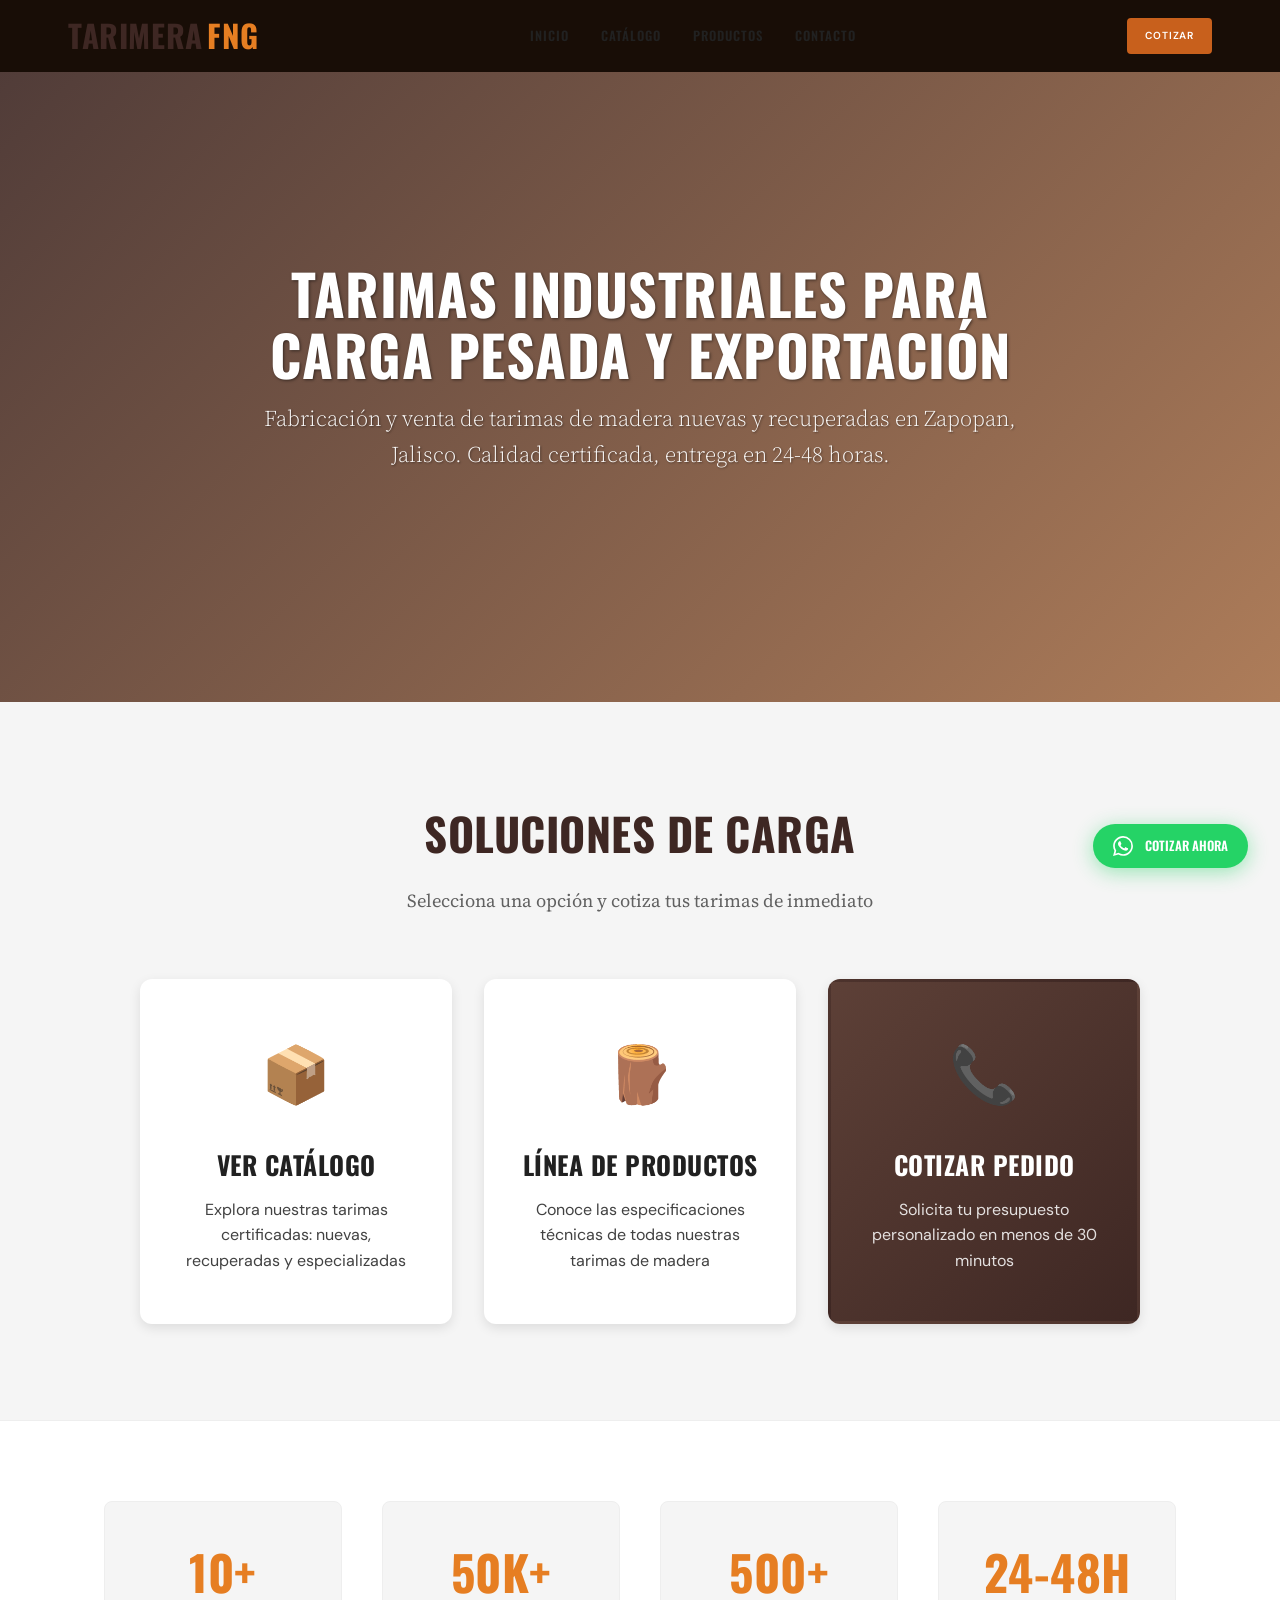
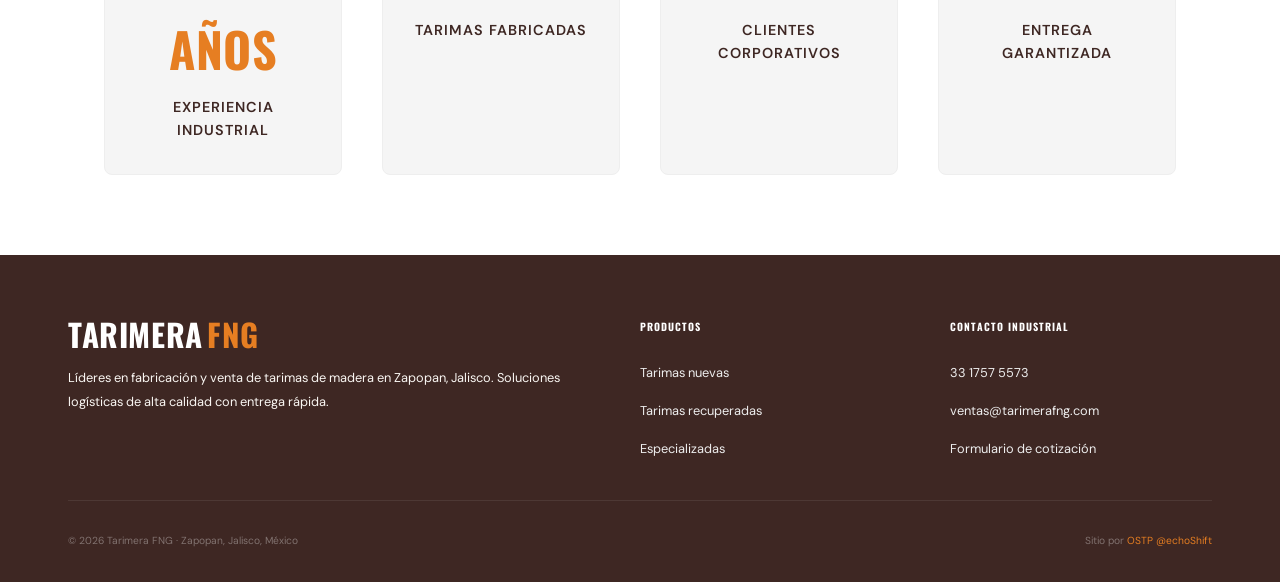
==== index.html @ 9768d84f "tarimas FNG Servicio de Compra Venta de Tarimas de Madera nuevas y Reconstruidas" ====
<!DOCTYPE html>
<html lang="es">
<head>
    <meta charset="UTF-8">
    <meta name="viewport" content="width=device-width, initial-scale=1.0">
    <meta http-equiv="X-UA-Compatible" content="IE=edge">
    <title>Tarimera FNG · Tarimas de Calidad Industrial en Zapopan, Jalisco</title>
    <meta name="description" content="Fabricación y venta de tarimas de madera nuevas y recuperadas en Zapopan. Entrega en 24-48h. Calidad industrial para exportación. Cotiza ahora.">
    <meta name="robots" content="index, follow">
    <meta name="author" content="Tarimera FNG">
    <meta property="og:type"        content="website">
    <meta property="og:locale"      content="es_MX">
    <meta property="og:site_name"   content="Tarimera FNG">
    <meta property="og:title"       content="Tarimera FNG · Tarimas de Calidad Industrial en Zapopan">
    <meta property="og:description" content="Fabricación y venta de tarimas de madera nuevas y recuperadas en Zapopan, Jalisco. Soluciones industriales.">
    <meta property="og:image"       content="tarima-fng-marca.jpg">
    <meta name="twitter:card"       content="summary_large_image">
    <link rel="icon" type="image/png" href="src/img/favicon.png">
    <link rel="preconnect" href="https://fonts.googleapis.com">
    <link rel="preconnect" href="https://fonts.gstatic.com" crossorigin>
    <link href="https://fonts.googleapis.com/css2?family=Oswald:wght@400;600;700&family=Source+Serif+4:ital,opsz,wght@0,8..60,300;0,8..60,400;0,8..60,600&family=DM+Sans:opsz,wght@9..40,400;9..40,500;9..40,600&display=swap" rel="stylesheet">
    <link rel="stylesheet" href="src/ds/tarimera-ds.css">
    <style>
        :root {
            /* Palette updated for a more industrial and wood-focused feel */
            --primary: #5D4037; /* Warm dark brown - wood */
            --primary-dark: #3E2723;
            --secondary: #E67E22; /* Burnt orange - accent/branding */
            --secondary-dark: #D35400;
            --accent: #27AE60; /* Natural green - eco/recuperadas */
            --dark: #212121;
            --white: #FFFFFF;
            --gray-100: #F5F5F5;
            --gray-200: #EEEEEE;
            --gray-700: #616161;
            --shadow-md: 0 4px 12px rgba(0,0,0,0.1);
            --shadow-lg: 0 8px 24px rgba(0,0,0,0.15);
            --transition: all 0.3s ease;
            --font-headings: 'Oswald', sans-serif;
            --font-body: 'DM Sans', sans-serif;
            --font-serif: 'Source Serif 4', serif;
        }
        * { margin:0; padding:0; box-sizing:border-box; }
        body { font-family: var(--font-body); line-height:1.6; color:var(--gray-700); background:var(--white); }
        .container { width:100%; max-width:1200px; margin:0 auto; padding:0 5%; }
        h1, h2, h3, h4 { font-family: var(--font-headings); text-transform: uppercase; letter-spacing: 0.5px; color: var(--dark); }

        /* Navigation override - using industrial fonts */
        .tn-nav .tn-logo { font-family: var(--font-headings); font-weight: 700; color: var(--primary-dark); }
        .tn-nav .tn-logo-accent { color: var(--secondary); }
        .tn-nav-links a { font-family: var(--font-headings); text-transform: uppercase; color: var(--dark); }

        /* Hero */
        .hero {
            margin-top: 72px;
            min-height: 70vh;
            /* Updated hero background with the new brand image and a heavy gradient overlay */
            background: linear-gradient(135deg, rgba(62,39,35,0.9) 0%, rgba(139,69,19,0.7) 100%),
                        url('tarima-fng-marca.jpg');
            background-size: cover;
            background-position: center;
            display: flex;
            align-items: center;
            text-align: center;
            color: var(--white);
        }
        .hero-content { width:100%; max-width: 800px; margin: 0 auto; }
        .hero-content h1 { font-size:3.5rem; font-weight:700; margin-bottom:1rem; line-height:1.1; color: var(--white); text-shadow: 1px 1px 3px rgba(0,0,0,0.5); }
        .hero-content p  { font-size:1.4rem; margin-bottom:2.5rem; opacity:.95; font-family: var(--font-serif); font-weight: 300; text-shadow: 1px 1px 2px rgba(0,0,0,0.4); }

        /* Hub */
        .hub-section { padding:6rem 0; background:var(--gray-100); }
        .section-title    { text-align:center; font-size:2.8rem; color:var(--primary-dark); margin-bottom:1rem; }
        .section-subtitle { text-align:center; font-size:1.15rem; color:var(--gray-700); margin-bottom:4rem; max-width:700px; margin-left:auto; margin-right:auto; font-family: var(--font-serif); }
        .buttons-grid { display:grid; grid-template-columns:repeat(auto-fit,minmax(280px,1fr)); gap:2rem; max-width:1000px; margin:0 auto; }
        .btn-hub {
            background:var(--white); padding:3rem 2rem; border-radius:12px;
            text-align:center; text-decoration:none; color:var(--dark);
            box-shadow:var(--shadow-md); transition:var(--transition);
            border:3px solid transparent; display:block;
            display: flex; flex-direction: column; align-items: center;
        }
        .btn-hub:hover { transform:translateY(-8px); box-shadow:var(--shadow-lg); border-color:var(--secondary); }
        .btn-hub.highlight { background:linear-gradient(135deg,var(--primary) 0%,var(--primary-dark) 100%); color:var(--white); }
        .btn-hub .icon { font-size:3.5rem; display:block; margin-bottom:1.5rem; }
        .btn-hub h3 { font-size:1.6rem; margin-bottom:.75rem; color: inherit; }
        .btn-hub.highlight h3 { color: var(--white); }
        .btn-hub p  { font-size:1rem; opacity:.85; font-family: var(--font-body); font-weight: 400; text-transform: none; letter-spacing: normal; }

        /* Stats */
        .stats-section { padding:5rem 0; background:var(--white); border-top: 1px solid var(--gray-200); }
        .stats-grid { display:grid; grid-template-columns:repeat(auto-fit,minmax(200px,1fr)); gap:2.5rem; text-align:center; }
        .stat-item { padding: 2rem; background: var(--gray-100); border-radius: 8px; border: 1px solid var(--gray-200); }
        .stat-item h3 { font-size:3rem; color:var(--secondary); margin-bottom:.5rem; font-weight: 700; }
        .stat-item p  { color:var(--primary-dark); font-weight:600; font-family: var(--font-body); text-transform: uppercase; font-size: 0.9rem; letter-spacing: 1px; }

        /* Footer */
        .tn-footer { background-color: var(--primary-dark); color: var(--gray-100); }
        .tn-footer .tn-logo { color: var(--white); font-family: var(--font-headings); font-weight: 700; }
        .tn-footer .tn-logo-accent { color: var(--secondary); }
        .tn-footer-heading { font-family: var(--font-headings); text-transform: uppercase; color: var(--white); letter-spacing: 1px; margin-bottom: 1.5rem; }
        .tn-footer-links a { color: var(--gray-200); font-family: var(--font-body); text-transform: none; font-weight: 400; }
        .tn-footer-copy { border-top-color: rgba(255,255,255,0.1); font-family: var(--font-body); }

        /* WA Float industrial override */
        .tn-wa-float { font-family: var(--font-headings); text-transform: uppercase; font-weight: 600; }

        @media(max-width:768px) {
            .hero-content h1 { font-size:2.5rem; }
            .hero-content p  { font-size:1.1rem; }
            .buttons-grid    { grid-template-columns:1fr; gap: 1.5rem; }
            .section-title { font-size: 2.2rem; }
            .btn-hub { padding: 2.5rem 1.5rem; }
        }
    </style>
</head>
<body>

<header class="tn-nav" id="tn-nav">
  <div class="tn-nav-inner">
    <a href="index.html" class="tn-logo">Tarimera <span class="tn-logo-accent">FNG</span></a>
    <ul class="tn-nav-links">
      <li><a href="index.html">Inicio</a></li>
      <li><a href="catalogo-funnel.html">Catálogo</a></li>
      <li><a href="landing-tarimas.html">Productos</a></li>
      <li><a href="contacto.html">Contacto</a></li>
    </ul>
    <a href="https://wa.me/523317575573?text=Hola%2C%20quiero%20cotizar" class="tn-btn tn-btn-primary tn-btn-sm">Cotizar</a>
  </div>
</header>

<section class="hero">
    <div class="container">
        <div class="hero-content">
            <h1>Tarimas Industriales para Carga Pesada y Exportación</h1>
            <p>Fabricación y venta de tarimas de madera nuevas y recuperadas en Zapopan, Jalisco. Calidad certificada, entrega en 24-48 horas.</p>
        </div>
    </div>
</section>

<section class="hub-section">
    <div class="container">
        <h2 class="section-title">Soluciones de Carga</h2>
        <p class="section-subtitle">Selecciona una opción y cotiza tus tarimas de inmediato</p>
        <div class="buttons-grid">
            <a href="catalogo-funnel.html" class="btn-hub">
                <span class="icon">📦</span>
                <h3>Ver Catálogo</h3>
                <p>Explora nuestras tarimas certificadas: nuevas, recuperadas y especializadas</p>
            </a>
            <a href="landing-tarimas.html" class="btn-hub">
                <span class="icon">🪵</span>
                <h3>Línea de Productos</h3>
                <p>Conoce las especificaciones técnicas de todas nuestras tarimas de madera</p>
            </a>
            <a href="contacto.html" class="btn-hub highlight">
                <span class="icon">📞</span>
                <h3>Cotizar Pedido</h3>
                <p>Solicita tu presupuesto personalizado en menos de 30 minutos</p>
            </a>
        </div>
    </div>
</section>

<section class="stats-section">
    <div class="container">
        <div class="stats-grid">
            <div class="stat-item"><h3>10+ AÑOS</h3><p>Experiencia Industrial</p></div>
            <div class="stat-item"><h3>50K+</h3><p>Tarimas Fabricadas</p></div>
            <div class="stat-item"><h3>500+</h3><p>Clientes Corporativos</p></div>
            <div class="stat-item"><h3>24-48H</h3><p>Entrega Garantizada</p></div>
        </div>
    </div>
</section>

<footer class="tn-footer">
  <div class="tn-container">
    <div class="tn-footer-grid">
      <div>
        <a href="index.html" class="tn-logo" style="margin-bottom:1rem;display:inline-flex">Tarimera <span class="tn-logo-accent">FNG</span></a>
        <p class="tn-footer-brand">Líderes en fabricación y venta de tarimas de madera en Zapopan, Jalisco. Soluciones logísticas de alta calidad con entrega rápida.</p>
      </div>
      <div>
        <p class="tn-footer-heading">Productos</p>
        <ul class="tn-footer-links">
          <li><a href="catalogo-funnel.html">Tarimas nuevas</a></li>
          <li><a href="catalogo-funnel.html?f=recuperadas">Tarimas recuperadas</a></li>
          <li><a href="catalogo-funnel.html?f=especializadas">Especializadas</a></li>
        </ul>
      </div>
      <div>
        <p class="tn-footer-heading">Contacto Industrial</p>
        <ul class="tn-footer-links">
          <li><a href="tel:3317575573">33 1757 5573</a></li>
          <li><a href="mailto:ventas@tarimerafng.com">ventas@tarimerafng.com</a></li>
          <li><a href="contacto.html">Formulario de cotización</a></li>
        </ul>
      </div>
    </div>
    <div class="tn-footer-copy">
      <span>&copy; 2026 Tarimera FNG · Zapopan, Jalisco, México</span>
      <span>Sitio por <a href="https://wa.me/523317575573" style="color:var(--secondary)">OSTP @echoShift</a></span>
    </div>
  </div>
</footer>

<a href="https://wa.me/523317575573?text=Hola%20Tarimera%20FNG%2C%20quiero%20cotizar%20tarimas"
   class="tn-wa-float" target="_blank" rel="noopener noreferrer" aria-label="Contactar por WhatsApp">
  <svg viewBox="0 0 24 24" fill="currentColor" xmlns="http://www.w3.org/2000/svg">
    <path d="M17.472 14.382c-.297-.149-1.758-.867-2.03-.967-.273-.099-.471-.148-.67.15-.197.297-.767.966-.94 1.164-.173.199-.347.223-.644.075-.297-.15-1.255-.463-2.39-1.475-.883-.788-1.48-1.761-1.653-2.059-.173-.297-.018-.458.13-.606.134-.133.298-.347.446-.52.149-.174.198-.298.298-.497.099-.198.05-.371-.025-.52-.075-.149-.669-1.612-.916-2.207-.242-.579-.487-.5-.669-.51a12.8 12.8 0 0 0-.57-.01c-.198 0-.52.074-.792.372-.272.297-1.04 1.016-1.04 2.479 0 1.462 1.065 2.875 1.213 3.074.149.198 2.096 3.2 5.077 4.487.709.306 1.262.489 1.694.625.712.227 1.36.195 1.871.118.571-.085 1.758-.719 2.006-1.413.248-.694.248-1.289.173-1.413-.074-.124-.272-.198-.57-.347m-5.421 7.403h-.004a9.87 9.87 0 0 1-5.031-1.378l-.361-.214-3.741.982.998-3.648-.235-.374a9.86 9.86 0 0 1-1.51-5.26c.001-5.45 4.436-9.884 9.888-9.884 2.64 0 5.122 1.03 6.988 2.898a9.825 9.825 0 0 1 2.893 6.994c-.003 5.45-4.437 9.884-9.885 9.884m8.413-18.297A11.815 11.815 0 0 0 12.05 0C5.495 0 .16 5.335.157 11.892c0 2.096.547 4.142 1.588 5.945L.057 24l6.305-1.654a11.882 11.882 0 0 0 5.683 1.448h.005c6.554 0 11.89-5.335 11.893-11.893a11.821 11.821 0 0 0-3.48-8.413z"/>
  </svg>
  Cotizar ahora
</a>
</body>
</html>
---- src/ds/tarimera-ds.css ----
/* ════════════════════════════════════════════════════════════════
               TARIMERA FNG · Design System v1.0
               OSTP @echoShift · Zapopan, Jalisco · 2026
               ────────────────────────────────────────────────────────────────
               USO: incluir en <head> después del snippet de Google Fonts
               <link rel="stylesheet" href="src/ds/tarimera-ds.css">
               ════════════════════════════════════════════════════════════════ */


            /* ── 1. TOKENS DE COLOR ─────────────────────────────────────────
               Paleta refinada a partir de la base marrón original.
               Nomenclatura semántica: --tn-[nombre]
               tn = tarimera namespace
               ──────────────────────────────────────────────────────────────── */
            :root {

              /* · Caoba · Color primario de marca
                   Refinado de #8B4513 → más profundo, menos "saddlebrown genérico" */
              --tn-mahogany:        #7A3B1E;
              --tn-mahogany-dk:     #5C2A12;
              --tn-mahogany-lt:     #A05030;
              --tn-mahogany-xlt:    #C4835A;

              /* · Ámbar · Secundario / CTAs de acción
                   Refinado de #D2691E → más vibrante, más invitante */
              --tn-amber:           #C8601C;
              --tn-amber-hover:     #E8753A;
              --tn-amber-muted:     #F0A070;

              /* · Pino · Acento verde · Disponibilidad / éxito / naturaleza */
              --tn-pine:            #1A6B2C;
              --tn-pine-lt:         #25883A;
              --tn-pine-bg:         #EBF5EE;

              /* · Corteza · Fondos oscuros · Navbars, heroes, footers */
              --tn-bark:            #180D06;
              --tn-bark-2:          #2A1610;
              --tn-bark-3:          #3D2218;

              /* · Texturas claras · Fondos, superficies, separadores */
              --tn-grain:           #F9F3EC;   /* fondo base cálido */
              --tn-sawdust:         #EDE2D0;   /* superficie alternada */
              --tn-plank:           #D4BFA1;   /* borde / separador */
              --tn-straw:           #BEA888;   /* texto terciario */

              /* · Blancos y negros */
              --tn-white:           #FFFFFF;
              --tn-off-white:       #FAF7F3;
              --tn-text:            #1C0F07;   /* texto primario */
              --tn-text-2:          #4A2E1A;   /* texto secundario */
              --tn-text-muted:      #7D5A40;   /* texto terciario */


              /* ── 2. TIPOGRAFÍA ───────────────────────────────────────────
                 Oswald (industrial, condensed) + Source Serif 4 (calidez, oficio)
                 Cargan vía el snippet de Google Fonts
                 ──────────────────────────────────────────────────────────── */
              --tn-font-display:    'Oswald', sans-serif;
              --tn-font-body:       'Source Serif 4', serif;
              --tn-font-ui:         'DM Sans', sans-serif;   /* botones, labels, nav */

              /* Escala tipográfica (Major Third · 1.250×) */
              --tn-text-xs:         0.64rem;    /*  10.24px */
              --tn-text-sm:         0.8rem;     /*  12.8px  */
              --tn-text-base:       1rem;       /*  16px    */
              --tn-text-md:         1.25rem;    /*  20px    */
              --tn-text-lg:         1.563rem;   /*  25px    */
              --tn-text-xl:         1.953rem;   /*  31px    */
              --tn-text-2xl:        2.441rem;   /*  39px    */
              --tn-text-3xl:        3.052rem;   /*  49px    */
              --tn-text-hero:       4.5rem;     /*  72px    */
              --tn-text-display:    6.5rem;     /* 104px    */

              /* Line heights */
              --tn-leading-tight:   1.15;
              --tn-leading-snug:    1.35;
              --tn-leading-base:    1.65;
              --tn-leading-loose:   1.85;


              /* ── 3. SPACING ──────────────────────────────────────────────
                 Escala de 4px base
                 ──────────────────────────────────────────────────────────── */
              --tn-space-1:         0.25rem;    /*  4px */
              --tn-space-2:         0.5rem;     /*  8px */
              --tn-space-3:         0.75rem;    /* 12px */
              --tn-space-4:         1rem;       /* 16px */
              --tn-space-5:         1.25rem;    /* 20px */
              --tn-space-6:         1.5rem;     /* 24px */
              --tn-space-8:         2rem;       /* 32px */
              --tn-space-10:        2.5rem;     /* 40px */
              --tn-space-12:        3rem;       /* 48px */
              --tn-space-16:        4rem;       /* 64px */
              --tn-space-20:        5rem;       /* 80px */
              --tn-space-24:        6rem;       /* 96px */
              --tn-space-32:        8rem;       /* 128px */


              /* ── 4. RADIOS ───────────────────────────────────────────────*/
              --tn-radius-sm:       4px;
              --tn-radius-md:       8px;
              --tn-radius-lg:       14px;
              --tn-radius-xl:       20px;
              --tn-radius-pill:     999px;


              /* ── 5. SOMBRAS ──────────────────────────────────────────────*/
              --tn-shadow-xs:       0 1px 3px rgba(24,13,6,0.08);
              --tn-shadow-sm:       0 2px 8px  rgba(24,13,6,0.10);
              --tn-shadow-md:       0 4px 16px rgba(24,13,6,0.12);
              --tn-shadow-lg:       0 8px 28px rgba(24,13,6,0.15);
              --tn-shadow-xl:       0 16px 48px rgba(24,13,6,0.20);
              --tn-shadow-glow-amber: 0 0 0 3px rgba(200,96,28,0.25);
              --tn-shadow-glow-pine:  0 0 0 3px rgba(26,107,44,0.25);


              /* ── 6. TRANSICIONES ─────────────────────────────────────────*/
              --tn-ease:            cubic-bezier(0.25, 0.1, 0.25, 1);
              --tn-ease-out:        cubic-bezier(0, 0, 0.2, 1);
              --tn-ease-spring:     cubic-bezier(0.34, 1.56, 0.64, 1);
              --tn-transition-fast: 150ms var(--tn-ease);
              --tn-transition-base: 250ms var(--tn-ease-out);
              --tn-transition-slow: 400ms var(--tn-ease-out);


              /* ── 7. LAYOUT ───────────────────────────────────────────────*/
              --tn-container:       1240px;
              --tn-container-sm:    840px;
              --tn-container-xs:    640px;
              --tn-nav-height:      72px;
              --tn-section-y:       var(--tn-space-24);
              --tn-section-x:       clamp(1.25rem, 5vw, 3rem);


              /* ── 8. Z-INDEX ──────────────────────────────────────────────*/
              --tn-z-base:          1;
              --tn-z-raised:        10;
              --tn-z-nav:           100;
              --tn-z-overlay:       200;
              --tn-z-modal:         300;
              --tn-z-toast:         400;
            }


            /* ── RESET / BASE ───────────────────────────────────────────────── */
            *, *::before, *::after {
              margin: 0;
              padding: 0;
              box-sizing: border-box;
            }

            html {
              scroll-behavior: smooth;
              font-size: 16px;
              -webkit-font-smoothing: antialiased;
              -moz-osx-font-smoothing: grayscale;
              text-rendering: optimizeLegibility;
            }

            body {
              font-family: var(--tn-font-body);
              font-size: var(--tn-text-base);
              line-height: var(--tn-leading-base);
              color: var(--tn-text);
              background: var(--tn-grain);
              overflow-x: hidden;
            }

            img, video, svg {
              display: block;
              max-width: 100%;
            }

            a {
              color: inherit;
              text-decoration: none;
            }

            button {
              cursor: pointer;
              font-family: var(--tn-font-ui);
              border: none;
              background: none;
            }

            input, textarea, select {
              font-family: var(--tn-font-ui);
              font-size: var(--tn-text-base);
            }


            /* ── CONTENEDORES ───────────────────────────────────────────────── */
            .tn-container {
              width: 100%;
              max-width: var(--tn-container);
              margin: 0 auto;
              padding-inline: var(--tn-section-x);
            }

            .tn-container-sm {
              max-width: var(--tn-container-sm);
            }

            .tn-container-xs {
              max-width: var(--tn-container-xs);
            }


            /* ── TIPOGRAFÍA ─────────────────────────────────────────────────── */

            /* Display: Oswald en mayúsculas + letter-spacing ajustado */
            .tn-display {
              font-family: var(--tn-font-display);
              font-size: clamp(var(--tn-text-3xl), 8vw, var(--tn-text-display));
              font-weight: 700;
              line-height: var(--tn-leading-tight);
              letter-spacing: -0.01em;
              text-transform: uppercase;
              color: var(--tn-text);
            }

            .tn-hero-title {
              font-family: var(--tn-font-display);
              font-size: clamp(var(--tn-text-2xl), 6.5vw, var(--tn-text-hero));
              font-weight: 700;
              line-height: var(--tn-leading-tight);
              letter-spacing: -0.01em;
              text-transform: uppercase;
              color: var(--tn-white);
            }

            .tn-h1 {
              font-family: var(--tn-font-display);
              font-size: clamp(var(--tn-text-xl), 4.5vw, var(--tn-text-3xl));
              font-weight: 600;
              line-height: var(--tn-leading-snug);
              text-transform: uppercase;
              letter-spacing: 0.02em;
            }

            .tn-h2 {
              font-family: var(--tn-font-display);
              font-size: clamp(var(--tn-text-lg), 3vw, var(--tn-text-2xl));
              font-weight: 600;
              line-height: var(--tn-leading-snug);
              text-transform: uppercase;
              letter-spacing: 0.02em;
            }

            .tn-h3 {
              font-family: var(--tn-font-display);
              font-size: var(--tn-text-xl);
              font-weight: 500;
              text-transform: uppercase;
              letter-spacing: 0.03em;
            }

            .tn-body-lg {
              font-size: var(--tn-text-md);
              line-height: var(--tn-leading-loose);
              color: var(--tn-text-2);
            }

            .tn-body {
              font-size: var(--tn-text-base);
              line-height: var(--tn-leading-base);
              color: var(--tn-text-2);
            }

            .tn-body-sm {
              font-size: var(--tn-text-sm);
              line-height: var(--tn-leading-base);
              color: var(--tn-text-muted);
            }

            .tn-label {
              font-family: var(--tn-font-ui);
              font-size: var(--tn-text-xs);
              font-weight: 600;
              text-transform: uppercase;
              letter-spacing: 0.12em;
              color: var(--tn-text-muted);
            }

            .tn-eyebrow {
              font-family: var(--tn-font-ui);
              font-size: var(--tn-text-sm);
              font-weight: 600;
              text-transform: uppercase;
              letter-spacing: 0.15em;
              color: var(--tn-amber);
              display: block;
              margin-bottom: var(--tn-space-3);
            }


            /* ── BOTONES ────────────────────────────────────────────────────── */

            .tn-btn {
              display: inline-flex;
              align-items: center;
              justify-content: center;
              gap: var(--tn-space-2);
              font-family: var(--tn-font-ui);
              font-size: var(--tn-text-sm);
              font-weight: 600;
              text-transform: uppercase;
              letter-spacing: 0.08em;
              padding: var(--tn-space-3) var(--tn-space-6);
              border-radius: var(--tn-radius-sm);
              border: 2px solid transparent;
              transition: var(--tn-transition-base);
              white-space: nowrap;
              text-decoration: none;
              cursor: pointer;
              position: relative;
              overflow: hidden;
            }

            /* Primario: ámbar sólido */
            .tn-btn-primary {
              background: var(--tn-amber);
              color: var(--tn-white);
              border-color: var(--tn-amber);
            }
            .tn-btn-primary:hover {
              background: var(--tn-amber-hover);
              border-color: var(--tn-amber-hover);
              transform: translateY(-2px);
              box-shadow: var(--tn-shadow-md);
            }
            .tn-btn-primary:active {
              transform: translateY(0);
              box-shadow: none;
            }

            /* Secundario: outline marrón */
            .tn-btn-secondary {
              background: transparent;
              color: var(--tn-mahogany);
              border-color: var(--tn-mahogany);
            }
            .tn-btn-secondary:hover {
              background: var(--tn-mahogany);
              color: var(--tn-white);
              transform: translateY(-2px);
              box-shadow: var(--tn-shadow-md);
            }

            /* Ghost: para fondos oscuros */
            .tn-btn-ghost {
              background: transparent;
              color: var(--tn-white);
              border-color: rgba(255,255,255,0.4);
            }
            .tn-btn-ghost:hover {
              background: rgba(255,255,255,0.1);
              border-color: rgba(255,255,255,0.8);
            }

            /* WhatsApp: siempre verde */
            .tn-btn-whatsapp {
              background: #25D366;
              color: var(--tn-white);
              border-color: #25D366;
              padding: var(--tn-space-4) var(--tn-space-8);
              font-size: var(--tn-text-base);
              border-radius: var(--tn-radius-md);
            }
            .tn-btn-whatsapp:hover {
              background: #1ebe5a;
              transform: translateY(-3px);
              box-shadow: 0 6px 20px rgba(37,211,102,0.35);
            }

            /* Tamaños */
            .tn-btn-lg {
              padding: var(--tn-space-4) var(--tn-space-10);
              font-size: var(--tn-text-base);
            }

            .tn-btn-sm {
              padding: var(--tn-space-2) var(--tn-space-4);
              font-size: var(--tn-text-xs);
            }


            /* ── BADGE / ETIQUETAS ──────────────────────────────────────────── */
            .tn-badge {
              display: inline-flex;
              align-items: center;
              font-family: var(--tn-font-ui);
              font-size: var(--tn-text-xs);
              font-weight: 700;
              text-transform: uppercase;
              letter-spacing: 0.08em;
              padding: var(--tn-space-1) var(--tn-space-3);
              border-radius: var(--tn-radius-pill);
            }

            .tn-badge-nuevo     { background: var(--tn-pine-bg);      color: var(--tn-pine);     }
            .tn-badge-recuperado{ background: #FEF3E7;                 color: var(--tn-amber);    }
            .tn-badge-especial  { background: rgba(122,59,30,0.10);    color: var(--tn-mahogany); }
            .tn-badge-promo     { background: #FFF3CD;                 color: #8B6914;            }


            /* ── CARDS ──────────────────────────────────────────────────────── */
            .tn-card {
              background: var(--tn-white);
              border-radius: var(--tn-radius-lg);
              border: 1px solid var(--tn-sawdust);
              overflow: hidden;
              transition: transform var(--tn-transition-base),
                          box-shadow var(--tn-transition-base),
                          border-color var(--tn-transition-base);
            }

            .tn-card:hover {
              transform: translateY(-6px);
              box-shadow: var(--tn-shadow-lg);
              border-color: var(--tn-plank);
            }

            .tn-card-body {
              padding: var(--tn-space-6);
            }

            .tn-card-img {
              width: 100%;
              aspect-ratio: 16/10;
              object-fit: cover;
              background: var(--tn-sawdust);
            }


            /* ── FORMULARIOS ────────────────────────────────────────────────── */
            .tn-field {
              display: flex;
              flex-direction: column;
              gap: var(--tn-space-2);
              margin-bottom: var(--tn-space-5);
            }

            .tn-label-text {
              font-family: var(--tn-font-ui);
              font-size: var(--tn-text-sm);
              font-weight: 600;
              color: var(--tn-text-2);
              text-transform: uppercase;
              letter-spacing: 0.06em;
            }

            .tn-input,
            .tn-select,
            .tn-textarea {
              width: 100%;
              padding: var(--tn-space-3) var(--tn-space-4);
              border: 1.5px solid var(--tn-plank);
              border-radius: var(--tn-radius-md);
              background: var(--tn-white);
              color: var(--tn-text);
              font-family: var(--tn-font-body);
              font-size: var(--tn-text-base);
              line-height: var(--tn-leading-base);
              transition: border-color var(--tn-transition-fast),
                          box-shadow var(--tn-transition-fast);
            }

            .tn-input:hover,
            .tn-select:hover,
            .tn-textarea:hover {
              border-color: var(--tn-mahogany-xlt);
            }

            .tn-input:focus,
            .tn-select:focus,
            .tn-textarea:focus {
              outline: none;
              border-color: var(--tn-amber);
              box-shadow: var(--tn-shadow-glow-amber);
            }

            .tn-textarea {
              resize: vertical;
              min-height: 120px;
            }


            /* ── NAVBAR BASE ────────────────────────────────────────────────── */
            .tn-nav {
              position: fixed;
              top: 0;
              left: 0;
              right: 0;
              z-index: var(--tn-z-nav);
              height: var(--tn-nav-height);
              background: var(--tn-bark);
              display: flex;
              align-items: center;
              transition: box-shadow var(--tn-transition-base);
            }

            .tn-nav.scrolled {
              box-shadow: 0 2px 20px rgba(0,0,0,0.4);
            }

            .tn-nav-inner {
              display: flex;
              align-items: center;
              justify-content: space-between;
              width: 100%;
              max-width: var(--tn-container);
              margin: 0 auto;
              padding-inline: var(--tn-section-x);
            }

            .tn-logo {
              display: inline-flex;
              align-items: baseline;
              gap: var(--tn-space-1);
              font-family: var(--tn-font-display);
              font-size: var(--tn-text-xl);
              font-weight: 700;
              color: var(--tn-white);
              text-transform: uppercase;
              letter-spacing: 0.02em;
              text-decoration: none;
              line-height: 1;
            }

            .tn-logo-accent {
              color: var(--tn-amber);
            }

            .tn-nav-links {
              display: flex;
              align-items: center;
              gap: var(--tn-space-8);
              list-style: none;
            }

            .tn-nav-links a {
              font-family: var(--tn-font-ui);
              font-size: var(--tn-text-sm);
              font-weight: 600;
              text-transform: uppercase;
              letter-spacing: 0.08em;
              color: rgba(255,255,255,0.75);
              transition: color var(--tn-transition-fast);
            }

            .tn-nav-links a:hover {
              color: var(--tn-amber);
            }


            /* ── HERO ───────────────────────────────────────────────────────── */
            .tn-hero {
              min-height: 70vh;
              padding-top: var(--tn-nav-height);
              background-color: var(--tn-bark);
              background-size: cover;
              background-position: center;
              display: flex;
              align-items: center;
              position: relative;
            }

            .tn-hero::after {
              content: '';
              position: absolute;
              inset: 0;
              background: linear-gradient(
                135deg,
                rgba(24,13,6,0.92) 0%,
                rgba(90,40,16,0.75) 60%,
                rgba(24,13,6,0.50) 100%
              );
            }

            .tn-hero-content {
              position: relative;
              z-index: 1;
              max-width: 760px;
            }

            .tn-hero-sub {
              font-size: var(--tn-text-md);
              color: rgba(255,255,255,0.82);
              margin-block: var(--tn-space-5) var(--tn-space-8);
              line-height: var(--tn-leading-loose);
              max-width: 580px;
            }

            .tn-hero-actions {
              display: flex;
              gap: var(--tn-space-4);
              flex-wrap: wrap;
            }


            /* ── SECCIÓN BASE ───────────────────────────────────────────────── */
            .tn-section {
              padding-block: var(--tn-section-y);
            }

            .tn-section-alt {
              background: var(--tn-sawdust);
            }

            .tn-section-dark {
              background: var(--tn-bark-2);
              color: var(--tn-white);
            }

            .tn-section-header {
              max-width: 680px;
              margin-bottom: var(--tn-space-12);
            }

            .tn-section-header-center {
              text-align: center;
              margin-inline: auto;
            }


            /* ── GRILLAS ────────────────────────────────────────────────────── */
            .tn-grid-2 {
              display: grid;
              grid-template-columns: repeat(2, minmax(0,1fr));
              gap: var(--tn-space-8);
            }

            .tn-grid-3 {
              display: grid;
              grid-template-columns: repeat(3, minmax(0,1fr));
              gap: var(--tn-space-6);
            }

            .tn-grid-4 {
              display: grid;
              grid-template-columns: repeat(4, minmax(0,1fr));
              gap: var(--tn-space-5);
            }

            /* Auto-fill responsive */
            .tn-grid-auto {
              display: grid;
              grid-template-columns: repeat(auto-fill, minmax(280px, 1fr));
              gap: var(--tn-space-6);
            }


            /* ── DIVIDER ────────────────────────────────────────────────────── */
            .tn-divider {
              border: none;
              border-top: 1px solid var(--tn-sawdust);
              margin-block: var(--tn-space-8);
            }

            .tn-divider-dark {
              border-color: rgba(255,255,255,0.08);
            }


            /* ── STAT CARD ──────────────────────────────────────────────────── */
            .tn-stat {
              padding: var(--tn-space-6);
              background: var(--tn-white);
              border-radius: var(--tn-radius-lg);
              border: 1px solid var(--tn-sawdust);
              text-align: center;
            }

            .tn-stat-number {
              font-family: var(--tn-font-display);
              font-size: var(--tn-text-3xl);
              font-weight: 700;
              color: var(--tn-amber);
              line-height: 1;
              letter-spacing: -0.02em;
            }

            .tn-stat-suffix {
              font-size: var(--tn-text-2xl);
            }

            .tn-stat-label {
              font-family: var(--tn-font-ui);
              font-size: var(--tn-text-sm);
              color: var(--tn-text-muted);
              text-transform: uppercase;
              letter-spacing: 0.08em;
              margin-top: var(--tn-space-2);
            }


            /* ── FEATURE ITEM ───────────────────────────────────────────────── */
            .tn-feature {
              display: flex;
              gap: var(--tn-space-5);
              padding: var(--tn-space-6);
              background: var(--tn-white);
              border-radius: var(--tn-radius-lg);
              border: 1px solid var(--tn-sawdust);
              transition: box-shadow var(--tn-transition-base);
            }

            .tn-feature:hover {
              box-shadow: var(--tn-shadow-md);
            }

            .tn-feature-icon {
              width: 48px;
              height: 48px;
              min-width: 48px;
              background: linear-gradient(135deg, var(--tn-mahogany-lt), var(--tn-mahogany));
              border-radius: var(--tn-radius-md);
              display: flex;
              align-items: center;
              justify-content: center;
              font-size: 1.3rem;
              color: var(--tn-white);
              flex-shrink: 0;
            }

            .tn-feature-title {
              font-family: var(--tn-font-display);
              font-size: var(--tn-text-lg);
              font-weight: 600;
              text-transform: uppercase;
              margin-bottom: var(--tn-space-2);
            }

            .tn-feature-text {
              font-size: var(--tn-text-sm);
              color: var(--tn-text-muted);
              line-height: var(--tn-leading-base);
            }


            /* ── REVEAL ANIMATION ───────────────────────────────────────────── */
            .tn-reveal {
              opacity: 0;
              transform: translateY(24px);
              transition: opacity 0.55s var(--tn-ease-out),
                          transform 0.55s var(--tn-ease-out);
            }

            .tn-reveal.visible {
              opacity: 1;
              transform: translateY(0);
            }

            /* Variantes de entrada */
            .tn-reveal-left {
              opacity: 0;
              transform: translateX(-30px);
              transition: opacity 0.55s var(--tn-ease-out),
                          transform 0.55s var(--tn-ease-out);
            }
            .tn-reveal-left.visible { opacity: 1; transform: translateX(0); }

            .tn-reveal-scale {
              opacity: 0;
              transform: scale(0.95);
              transition: opacity 0.45s var(--tn-ease-out),
                          transform 0.45s var(--tn-ease-spring);
            }
            .tn-reveal-scale.visible { opacity: 1; transform: scale(1); }


            /* ── WHATSAPP FLOAT BUTTON ──────────────────────────────────────── */
            .tn-wa-float {
              position: fixed;
              bottom: var(--tn-space-8);
              right: var(--tn-space-8);
              z-index: 9999;
              display: flex;
              align-items: center;
              gap: var(--tn-space-3);
              background: #25D366;
              color: var(--tn-white);
              padding: var(--tn-space-3) var(--tn-space-5);
              border-radius: var(--tn-radius-pill);
              font-family: var(--tn-font-ui);
              font-size: var(--tn-text-sm);
              font-weight: 600;
              text-decoration: none;
              box-shadow: 0 4px 20px rgba(37,211,102,0.45);
              transition: transform var(--tn-transition-base),
                          box-shadow var(--tn-transition-base);
              animation: tn-pulse 2.5s ease-in-out infinite;
            }

            .tn-wa-float:hover {
              transform: scale(1.06) translateY(-2px);
              box-shadow: 0 8px 30px rgba(37,211,102,0.55);
              animation: none;
            }

            .tn-wa-float svg {
              width: 20px;
              height: 20px;
              flex-shrink: 0;
            }

            @keyframes tn-pulse {
              0%,100% { box-shadow: 0 4px 20px rgba(37,211,102,0.45); }
              50%      { box-shadow: 0 4px 28px rgba(37,211,102,0.70); }
            }


            /* ── FOOTER BASE ────────────────────────────────────────────────── */
            .tn-footer {
              background: var(--tn-bark);
              color: rgba(255,255,255,0.7);
              padding-block: var(--tn-space-16) var(--tn-space-8);
            }

            .tn-footer-grid {
              display: grid;
              grid-template-columns: 2fr 1fr 1fr;
              gap: var(--tn-space-12);
              padding-bottom: var(--tn-space-10);
              border-bottom: 1px solid rgba(255,255,255,0.08);
              margin-bottom: var(--tn-space-8);
            }

            .tn-footer-brand {
              color: var(--tn-off-white);
              font-size: var(--tn-text-sm);
              line-height: var(--tn-leading-loose);
            }

            .tn-footer-heading {
              font-family: var(--tn-font-ui);
              font-size: var(--tn-text-xs);
              font-weight: 700;
              text-transform: uppercase;
              letter-spacing: 0.12em;
              color: var(--tn-amber);
              margin-bottom: var(--tn-space-4);
            }

            .tn-footer-links {
              list-style: none;
              display: flex;
              flex-direction: column;
              gap: var(--tn-space-3);
            }

            .tn-footer-links a {
              color: rgba(255,255,255,0.55);
              font-size: var(--tn-text-sm);
              transition: color var(--tn-transition-fast);
            }

            .tn-footer-links a:hover {
              color: var(--tn-amber);
            }

            .tn-footer-copy {
              display: flex;
              justify-content: space-between;
              align-items: center;
              font-size: var(--tn-text-xs);
              color: rgba(255,255,255,0.35);
            }


            /* ── CONTADOR ANIMADO ───────────────────────────────────────────── */
            .tn-countup[data-target] {
              /* JS en tarimera-ds.js lo activa */
            }


            /* ── RESPONSIVE ─────────────────────────────────────────────────── */
            @media (max-width: 1024px) {
              :root { --tn-section-y: 5rem; }
              .tn-grid-4 { grid-template-columns: repeat(2, minmax(0,1fr)); }
              .tn-footer-grid { grid-template-columns: 1fr 1fr; }
            }

            @media (max-width: 768px) {
              :root {
                --tn-section-y:    3.5rem;
                --tn-nav-height:   64px;
              }
              .tn-grid-2,
              .tn-grid-3,
              .tn-grid-4    { grid-template-columns: 1fr; }
              .tn-nav-links { display: none; }
              .tn-hero      { min-height: 85vh; text-align: center; }
              .tn-hero-content { max-width: 100%; }
              .tn-hero-actions { justify-content: center; }
              .tn-footer-grid  { grid-template-columns: 1fr; gap: var(--tn-space-8); }
              .tn-footer-copy  { flex-direction: column; gap: var(--tn-space-2); text-align: center; }
              .tn-wa-float     { bottom: var(--tn-space-5); right: var(--tn-space-4); }
            }

            @media (max-width: 480px) {
              :root { --tn-section-x: 1rem; }
              .tn-hero-actions { flex-direction: column; }
              .tn-btn          { width: 100%; justify-content: center; }
            }


            /* ── PRINT ──────────────────────────────────────────────────────── */
            @media print {
              .tn-nav,
              .tn-wa-float,
              .tn-btn-whatsapp { display: none !important; }
              body { background: #fff; }
            }

            /* ════════════════════════════════════════════════════════════════
               <!--████████████████ostp████████████████████-->
               ════════════════════════════════════════════════════════════════ */
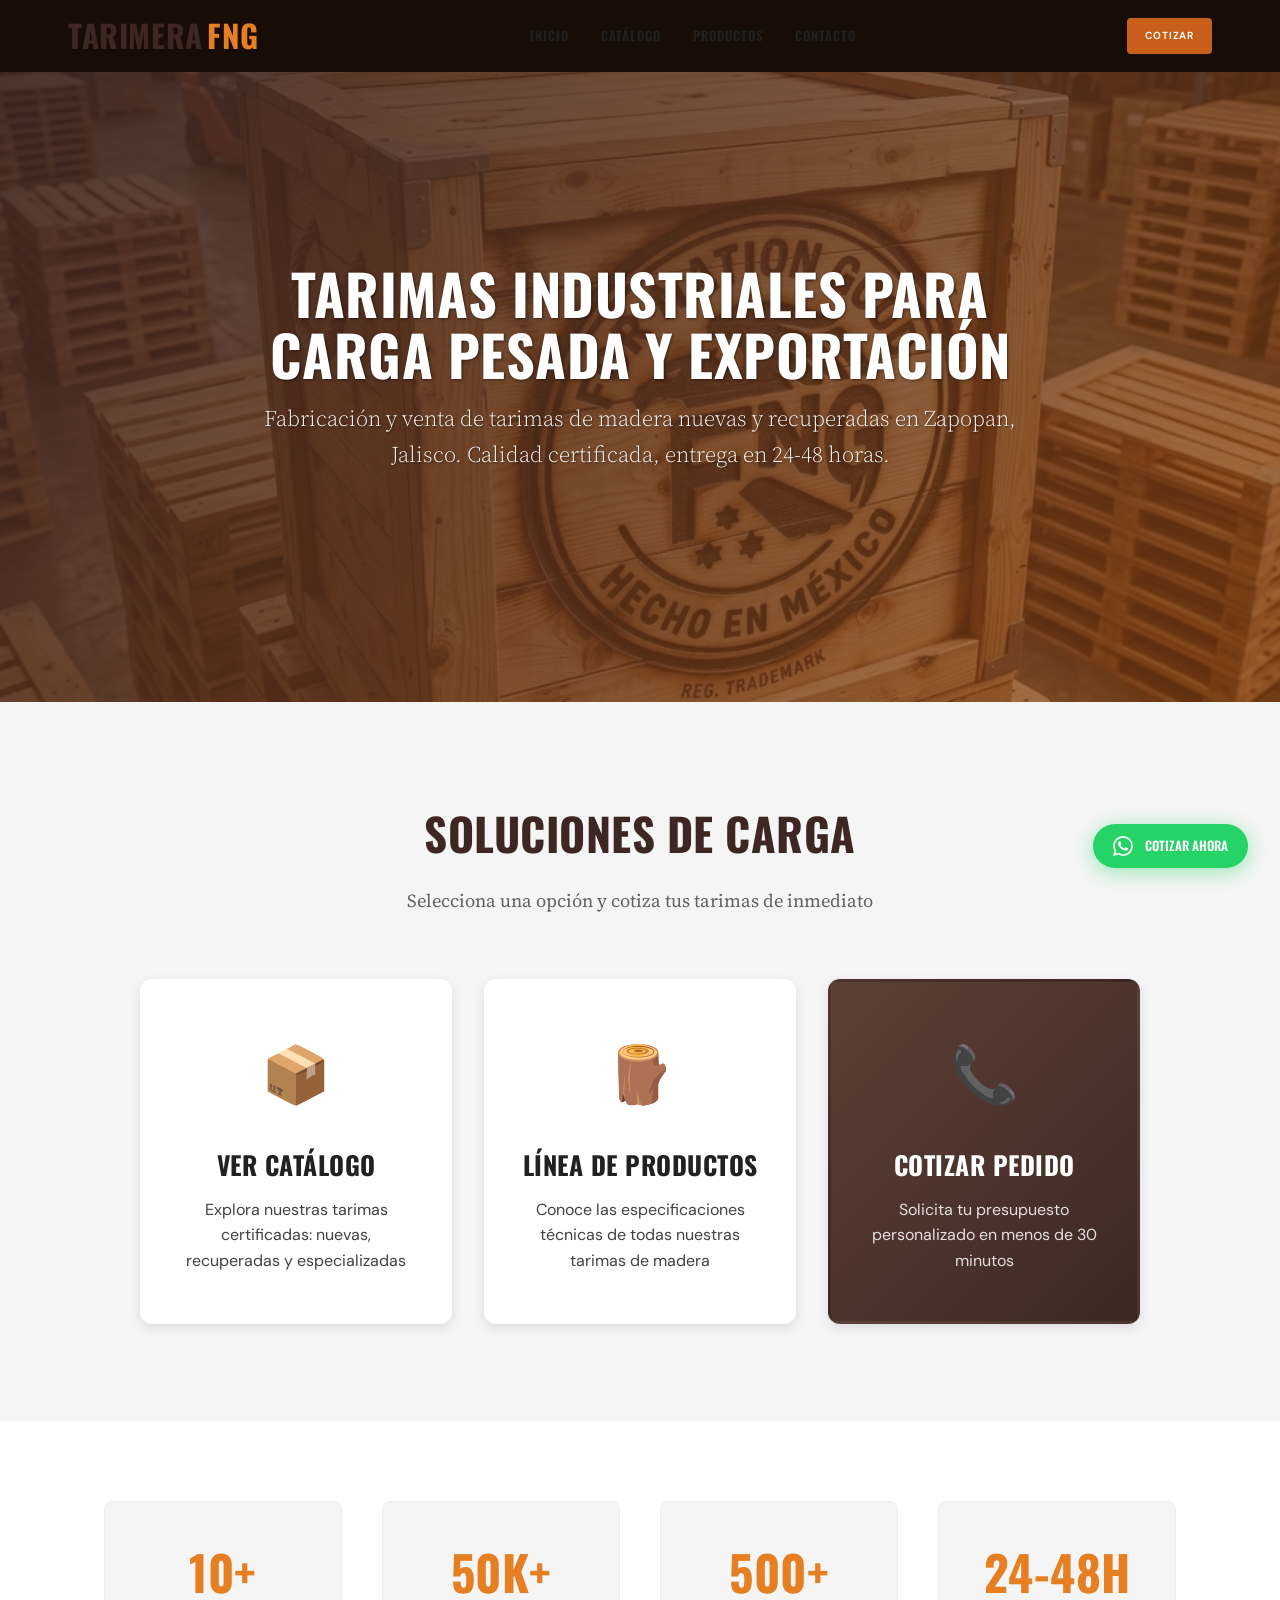
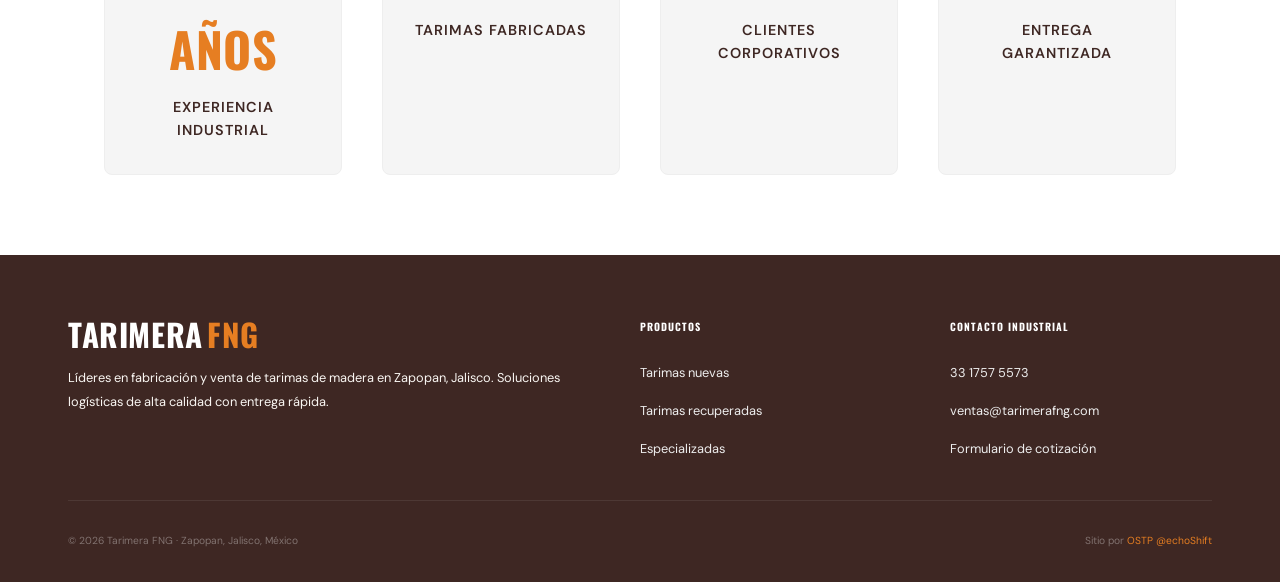
==== commit 3c474e2c: "Change favicon link from PNG to ICO format fix root" ====
--- a/index.html
+++ b/index.html
@@ -15,7 +15,7 @@
     <meta property="og:description" content="Fabricación y venta de tarimas de madera nuevas y recuperadas en Zapopan, Jalisco. Soluciones industriales.">
     <meta property="og:image"       content="tarima-fng-marca.jpg">
     <meta name="twitter:card"       content="summary_large_image">
-    <link rel="icon" type="image/png" href="src/img/favicon.png">
+    <link rel="icon" type="image/ico" href="src/img/icon/favicon.ico">
     <link rel="preconnect" href="https://fonts.googleapis.com">
     <link rel="preconnect" href="https://fonts.gstatic.com" crossorigin>
     <link href="https://fonts.googleapis.com/css2?family=Oswald:wght@400;600;700&family=Source+Serif+4:ital,opsz,wght@0,8..60,300;0,8..60,400;0,8..60,600&family=DM+Sans:opsz,wght@9..40,400;9..40,500;9..40,600&display=swap" rel="stylesheet">
@@ -212,4 +212,4 @@
   Cotizar ahora
 </a>
 </body>
-</html>+</html>
